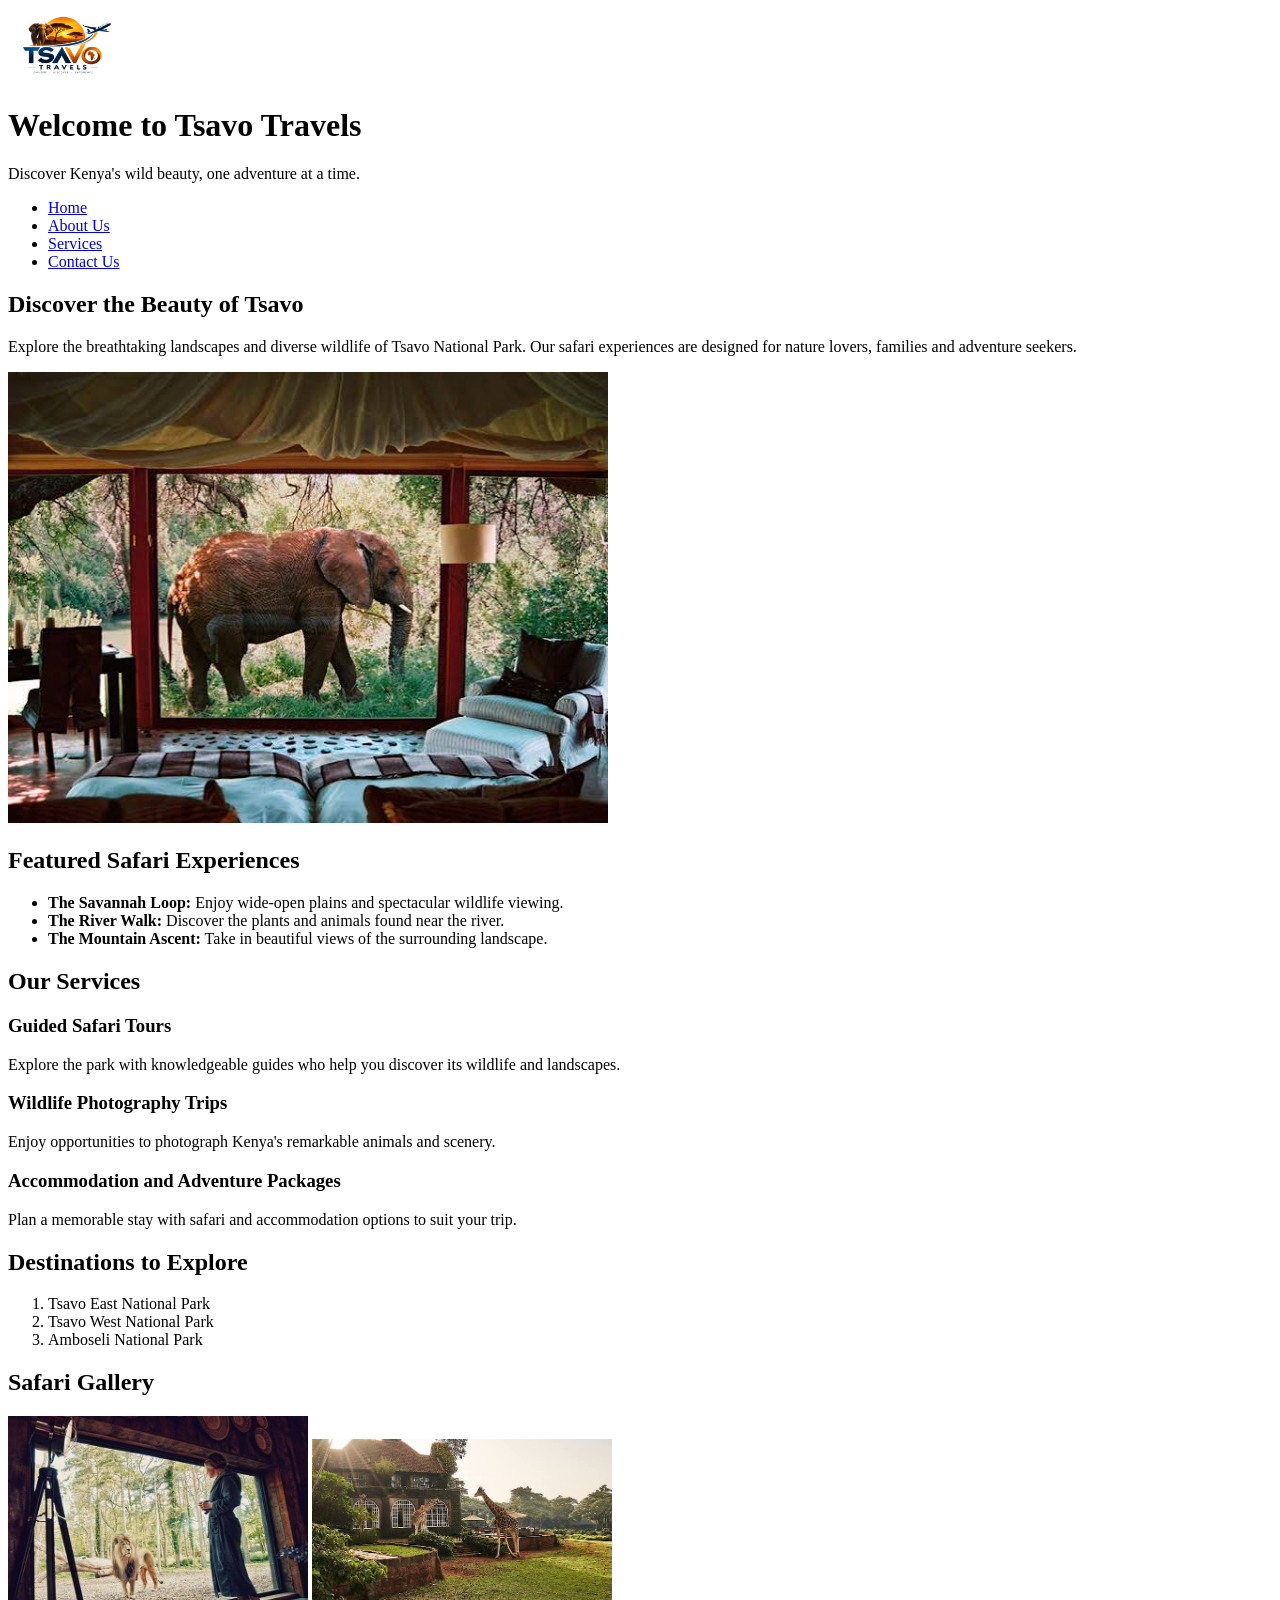
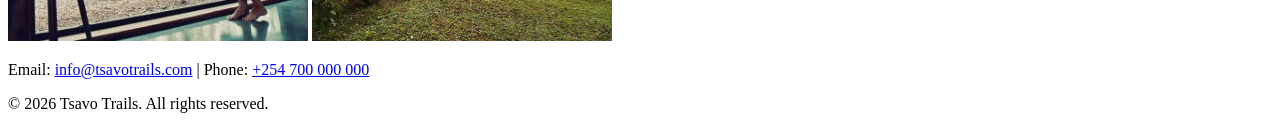
==== index.html @ 03532b06 "Initial commit of Tsavo Travels website" ====
<!DOCTYPE html>
<html lang="en">
<head>
    <meta charset="UTF-8">
    <meta name="viewport" content="width=device-width, initial-scale=1.0">
    <meta http-equiv="X-UA-Compatible" content="IE=edge">
    <title>Tsavo Travels | Home</title>
</head>
<body>
    <header>
        <img src="Images/Tsavo_Travels_Safari_Sunset_Logo.png" alt="Tsavo Travels safari logo" width="110">
        <h1>Welcome to Tsavo Travels</h1>
        <p>Discover Kenya's wild beauty, one adventure at a time.</p>
    </header>

    <nav aria-label="Main navigation">
        <ul>
            <li><a href="index.html">Home</a></li>
            <li><a href="about.html">About Us</a></li>
            <li><a href="services.html">Services</a></li>
            <li><a href="contactus.html">Contact Us</a></li>
        </ul>
    </nav>

    <main>
        <section id="intro">
            <h2>Discover the Beauty of Tsavo</h2>
            <p>Explore the breathtaking landscapes and diverse wildlife of Tsavo National Park. Our safari experiences are designed for nature lovers, families and adventure seekers.</p>
            <img src="Images/Bedview.jpg" alt="Golden sunset over the open African savannah" width="600">
        </section>

        <section id="featured-trails">
            <h2>Featured Safari Experiences</h2>
            <ul>
                <li><strong>The Savannah Loop:</strong> Enjoy wide-open plains and spectacular wildlife viewing.</li>
                <li><strong>The River Walk:</strong> Discover the plants and animals found near the river.</li>
                <li><strong>The Mountain Ascent:</strong> Take in beautiful views of the surrounding landscape.</li>
            </ul>
        </section>

        <section id="services">
            <h2>Our Services</h2>
            <article>
                <h3>Guided Safari Tours</h3>
                <p>Explore the park with knowledgeable guides who help you discover its wildlife and landscapes.</p>
            </article>
            <article>
                <h3>Wildlife Photography Trips</h3>
                <p>Enjoy opportunities to photograph Kenya's remarkable animals and scenery.</p>
            </article>
            <article>
                <h3>Accommodation and Adventure Packages</h3>
                <p>Plan a memorable stay with safari and accommodation options to suit your trip.</p>
            </article>
        </section>

        <section id="destinations">
            <h2>Destinations to Explore</h2>
            <ol>
                <li>Tsavo East National Park</li>
                <li>Tsavo West National Park</li>
                <li>Amboseli National Park</li>
            </ol>
        </section>

        <section id="gallery">
            <h2>Safari Gallery</h2>
            
                <img src="Images/Lion.jpg" alt="Lion resting in the African grassland" width="300">
            
                <img src="Images/Hotel.jpg" alt="Safari lodge surrounded by trees and open countryside" width="300">
            
        </section>
    </main>

    <footer>
        <p>Email: <a href="mailto:info@tsavotrails.com">info@tsavotrails.com</a> | Phone: <a href="tel:+254700000000">+254 700 000 000</a></p>
        <p>&copy; 2026 Tsavo Trails. All rights reserved.</p>
    </footer>
</body>
</html>
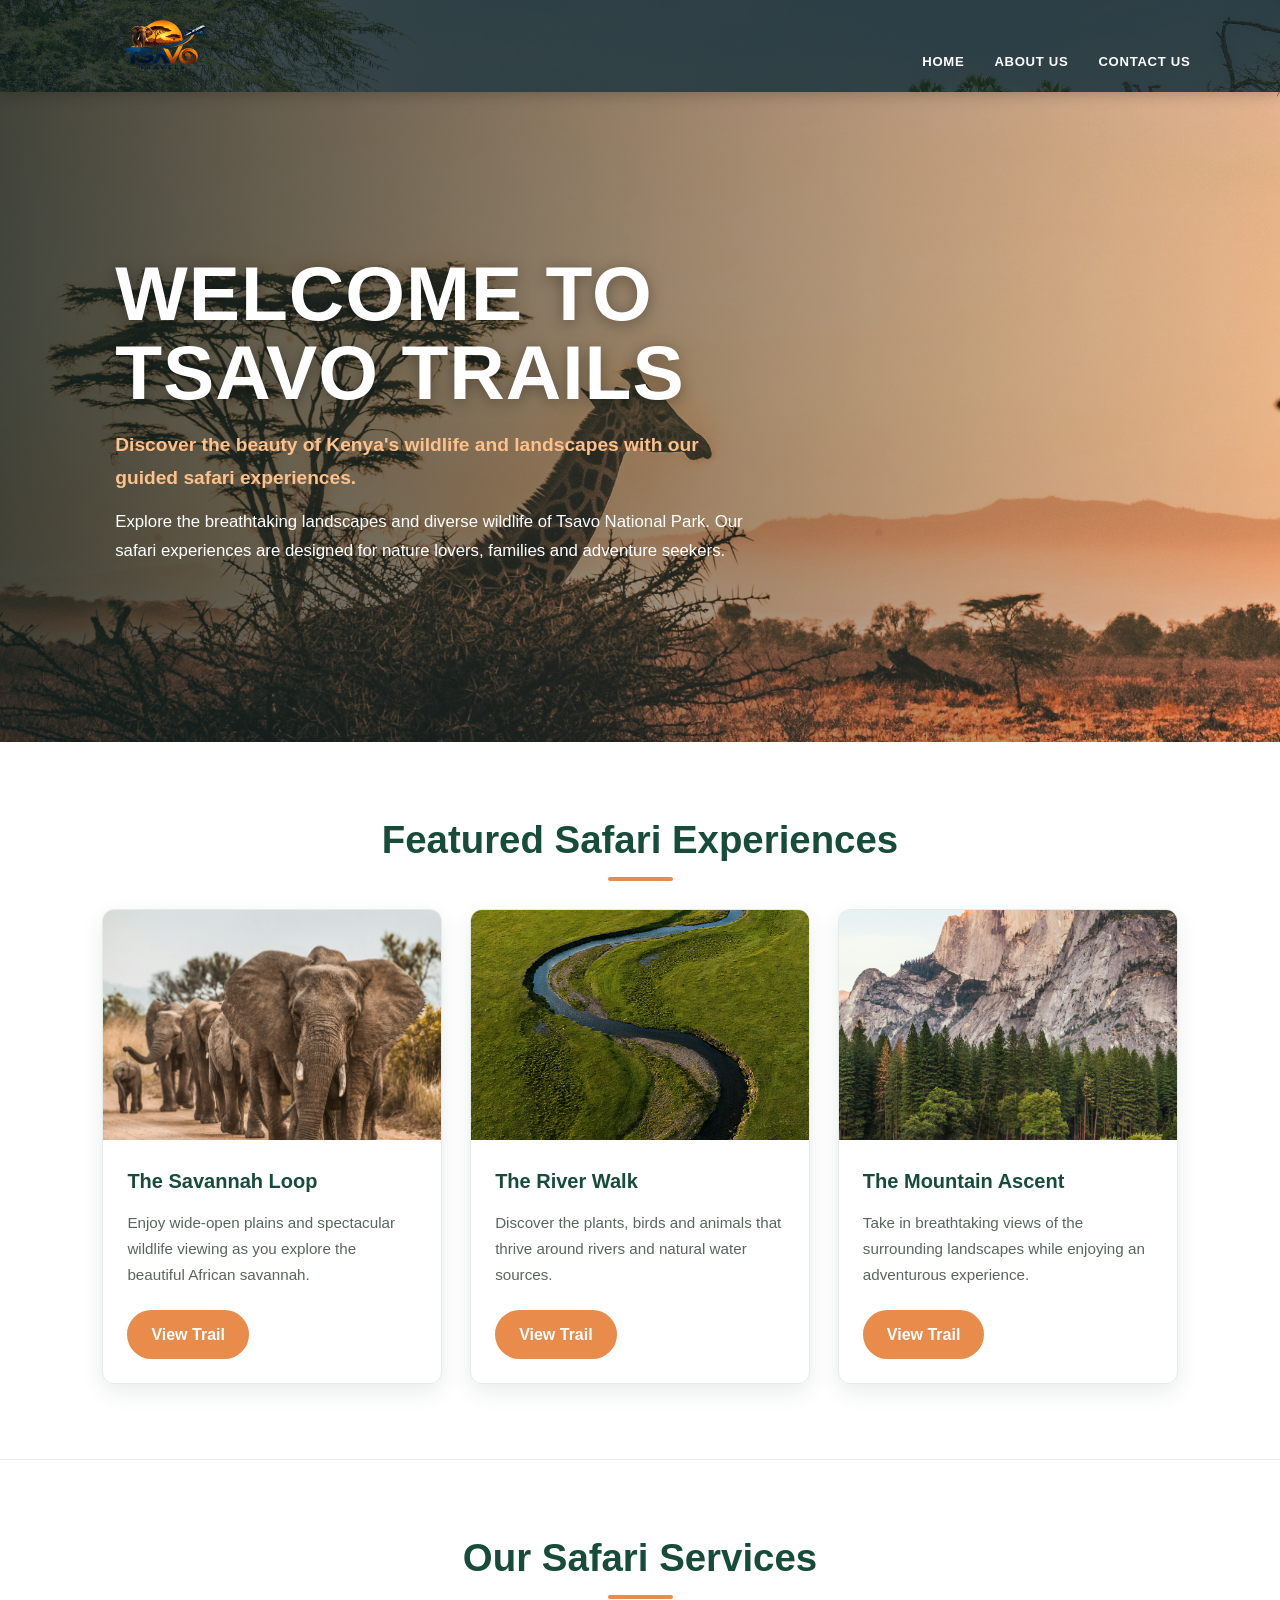
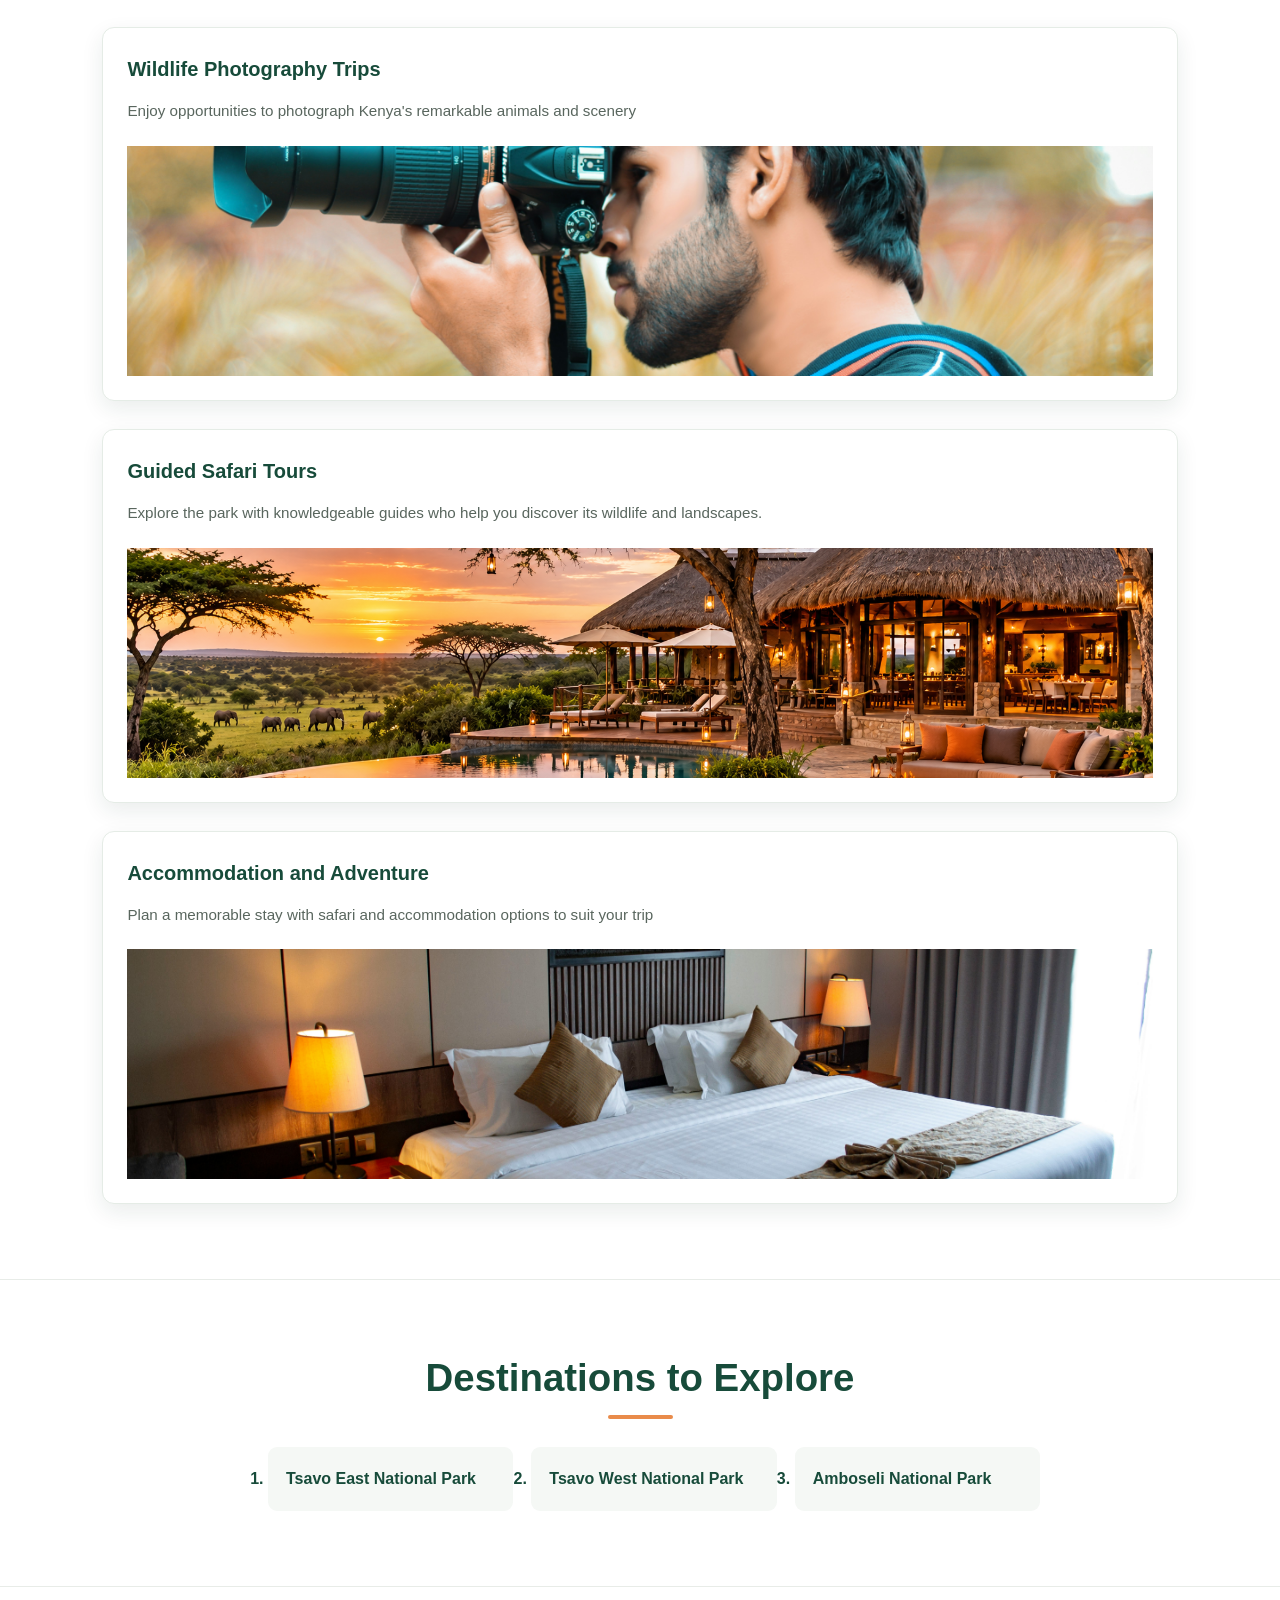
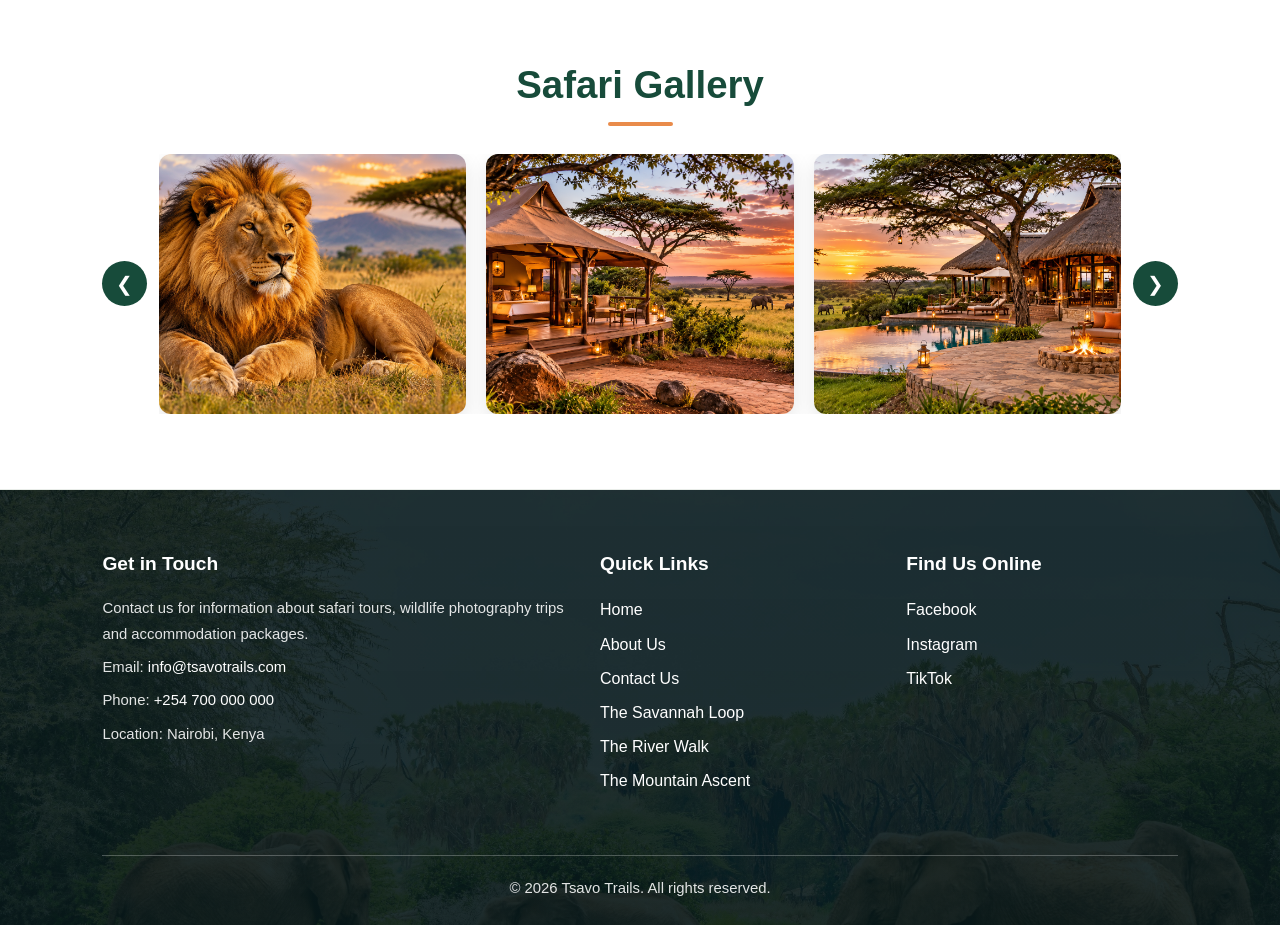
==== commit dc32785d: "Updated Tsavo trails with CSS Updates" ====
--- a/index.html
+++ b/index.html
@@ -4,55 +4,162 @@
     <meta charset="UTF-8">
     <meta name="viewport" content="width=device-width, initial-scale=1.0">
     <meta http-equiv="X-UA-Compatible" content="IE=edge">
-    <title>Tsavo Travels | Home</title>
+    <meta name="description" content="Discover Kenya's wildlife and landscapes with Tsavo Trails guided safari experiences.">
+    <title>Tsavo Trails | Home</title>
+    <link rel="stylesheet" href="css/style.css">
 </head>
 <body>
     <header>
-        <img src="Images/Tsavo_Travels_Safari_Sunset_Logo.png" alt="Tsavo Travels safari logo" width="110">
-        <h1>Welcome to Tsavo Travels</h1>
-        <p>Discover Kenya's wild beauty, one adventure at a time.</p>
+        <a href="index.html" aria-label="Tsavo Trails home">
+            <img src="Images/Tsavo_Trails_Safari_Sunset_Logo.png" alt="Tsavo Trails safari logo" width="145">
+        </a>
+
+        <nav aria-label="Main navigation">
+            <ul>
+                <li><a href="index.html">Home</a></li>
+                <li><a href="about.html">About Us</a></li>
+                <li><a href="contactus.html">Contact Us</a></li>
+                
+            </ul>
+        </nav>
     </header>
 
-    <nav aria-label="Main navigation">
-        <ul>
-            <li><a href="index.html">Home</a></li>
-            <li><a href="about.html">About Us</a></li>
-            <li><a href="services.html">Services</a></li>
-            <li><a href="contactus.html">Contact Us</a></li>
-        </ul>
-    </nav>
-
     <main>
-        <section id="intro">
-            <h2>Discover the Beauty of Tsavo</h2>
+        <section id="hero">
+            <h1>Welcome to Tsavo Trails</h1>
+            <p><strong>Discover the beauty of Kenya's wildlife and landscapes with our guided safari experiences.</strong></p>
             <p>Explore the breathtaking landscapes and diverse wildlife of Tsavo National Park. Our safari experiences are designed for nature lovers, families and adventure seekers.</p>
-            <img src="Images/Bedview.jpg" alt="Golden sunset over the open African savannah" width="600">
         </section>
 
         <section id="featured-trails">
             <h2>Featured Safari Experiences</h2>
-            <ul>
-                <li><strong>The Savannah Loop:</strong> Enjoy wide-open plains and spectacular wildlife viewing.</li>
-                <li><strong>The River Walk:</strong> Discover the plants and animals found near the river.</li>
-                <li><strong>The Mountain Ascent:</strong> Take in beautiful views of the surrounding landscape.</li>
-            </ul>
+
+            <div class="trails-container">
+
+                <!-- Savannah Loop -->
+                <article class="trail-card">
+                    <img src="Images/Elephants_walking.jpg"
+                        alt="Elephants walking through the savannah"
+                        >
+
+                    <div class="trail-content">
+                        <h3>The Savannah Loop</h3>
+
+                        <p>
+                            Enjoy wide-open plains and spectacular wildlife
+                            viewing as you explore the beautiful African savannah.
+                        </p>
+
+                        <a href="trail1.html" class="view-btn">
+                            View Trail
+                        </a>
+                    </div>
+                </article>
+
+
+                <!-- River Walk -->
+                <article class="trail-card">
+                    <img src="Images/river_stream.jpg"
+                        alt="Elephants drinking water near a pond"
+                        >
+
+                    <div class="trail-content">
+                        <h3>The River Walk</h3>
+
+                        <p>
+                            Discover the plants, birds and animals that thrive
+                            around rivers and natural water sources.
+                        </p>
+
+                        <a href="trail2.html" class="view-btn">
+                            View Trail
+                        </a>
+                    </div>
+                </article>
+
+
+                <!-- Mountain Ascent -->
+                <article class="trail-card">
+                    <img src="Images/Mountain_view.jpg"
+                        alt="Beautiful mountain landscape"
+                        >
+
+                    <div class="trail-content">
+                        <h3>The Mountain Ascent</h3>
+
+                        <p>
+                            Take in breathtaking views of the surrounding
+                            landscapes while enjoying an adventurous experience.
+                        </p>
+
+                        <a href="trail3.html" class="view-btn">
+                            View Trail
+                        </a>
+                    </div>
+                </article>
+
+            </div>
         </section>
 
         <section id="services">
-            <h2>Our Services</h2>
-            <article>
-                <h3>Guided Safari Tours</h3>
-                <p>Explore the park with knowledgeable guides who help you discover its wildlife and landscapes.</p>
-            </article>
-            <article>
-                <h3>Wildlife Photography Trips</h3>
-                <p>Enjoy opportunities to photograph Kenya's remarkable animals and scenery.</p>
-            </article>
-            <article>
-                <h3>Accommodation and Adventure Packages</h3>
-                <p>Plan a memorable stay with safari and accommodation options to suit your trip.</p>
-            </article>
-        </section>
+            <h2>Our Safari Services</h2>
+
+            <div class="services-container">
+
+                <!-- Photography -->
+                <article class="services-card">
+                    
+
+                    <div class="services-content">
+                        <h3>Wildlife Photography Trips</h3>
+
+                        <p>
+                            Enjoy opportunities to photograph Kenya's remarkable animals and scenery
+                        </p>
+
+                        <img src="Images/ahmed-sheraz-ISiHGYcbJPs-unsplash.jpg"
+                        alt="Photography"
+                        loading="lazy">
+                    </div>
+                </article>
+
+
+                <!-- Guided Safari Tours -->
+                <article class="services-card">
+                    
+
+                    <div class="services-content">
+                        <h3>Guided Safari Tours</h3>
+
+                        <p>Explore the park with knowledgeable guides who help you discover its wildlife and landscapes.</p>
+
+                        <img src="Images/Safari_lodge_surrounded_by_trees_and_open_countryside.png"
+                        alt="Tourist Swimming"
+                        loading="lazy">
+                    </div>
+                </article>
+
+
+                <!-- Accommodation and Adventure -->
+                <article class="services-card">
+                    
+
+                    <div class="services-content">
+                        <h3>Accommodation and Adventure </h3>
+
+                        <p>Plan a memorable stay with safari and accommodation options to suit your trip</p>
+
+                        <img src="Images/Kingsize_bed.jpg"
+                        alt="Beautiful mountain landscape"
+                        loading="lazy">
+
+                    </div>
+                </article>
+
+            </div>
+        </section>
+
+
 
         <section id="destinations">
             <h2>Destinations to Explore</h2>
@@ -65,17 +172,96 @@
 
         <section id="gallery">
             <h2>Safari Gallery</h2>
-            
-                <img src="Images/Lion.jpg" alt="Lion resting in the African grassland" width="300">
-            
-                <img src="Images/Hotel.jpg" alt="Safari lodge surrounded by trees and open countryside" width="300">
-            
+
+            <div class="gallery-container">
+
+                <!-- Previous button -->
+                <button type="button"
+                        class="gallery-btn prev-btn"
+                        aria-label="Previous images">
+                    &#10094;
+                </button>
+
+                <!-- Images viewport -->
+                <div class="gallery-viewport" tabindex="0" role="region"
+                     aria-label="Safari wildlife photographs">
+                    <div class="gallery-track">
+
+                        <img src="Images/Lion_resting_in_the_African_grassland.png"
+                            alt="Lion resting in the African grassland"
+                            loading="lazy">
+
+                        <img src="Images/Safari_accommodation_in_a_natural_African_landscape.png"
+                            alt="Safari accommodation in a natural African landscape"
+                            loading="lazy">
+
+                        <img src="Images/Safari_lodge_surrounded_by_trees_and_open_countryside.png"
+                            alt="Safari lodge surrounded by trees and open countryside"
+                            loading="lazy">
+
+                        <img src="Images/Sun_setting_over_the_wide_African_savannah.png"
+                            alt="Sun setting over the wide African savannah"
+                            loading="lazy">
+
+                        <!-- Add more images here when needed -->
+
+                        <img src="Images/Leopard_walk.jpg"
+                            alt="Leopard walking through the African wilderness"
+                            loading="lazy">
+
+                        <img src="Images/Zebra_close-up.jpg"
+                            alt="Zebra in the African wilderness"
+                            loading="lazy">
+
+                    </div>
+                </div>
+
+                <!-- Next button -->
+                <button type="button"
+                        class="gallery-btn next-btn"
+                        aria-label="Next images">
+                    &#10095;
+                </button>
+
+            </div>
         </section>
     </main>
 
     <footer>
-        <p>Email: <a href="mailto:info@tsavotrails.com">info@tsavotrails.com</a> | Phone: <a href="tel:+254700000000">+254 700 000 000</a></p>
-        <p>&copy; 2026 Tsavo Trails. All rights reserved.</p>
+        <section id="contact-info">
+            <h2>Get in Touch</h2>
+            <p>Contact us for information about safari tours, wildlife photography trips and accommodation packages.</p>
+            <address>
+                <p>Email: <a href="mailto:info@tsavotrails.com">info@tsavotrails.com</a></p>
+                <p>Phone: <a href="tel:+254700000000">+254 700 000 000</a></p>
+                <p>Location: Nairobi, Kenya</p>
+            </address>
+        </section>
+
+        <section id="quicklinks">
+            <h2>Quick Links</h2>
+            <ul>
+                <li><a href="index.html">Home</a></li>
+                <li><a href="about.html">About Us</a></li>
+                <li><a href="contactus.html">Contact Us</a></li>
+                <li><a href="trail1.html">The Savannah Loop</a></li>
+                <li><a href="trail2.html">The River Walk</a></li>
+                <li><a href="trail3.html">The Mountain Ascent</a></li>
+            </ul>
+        </section>
+
+        <section id="social-media">
+            <h2>Find Us Online</h2>
+            <ul>
+                <li><a href="https://www.facebook.com/" target="_blank" rel="noopener noreferrer">Facebook</a></li>
+                <li><a href="https://www.instagram.com/" target="_blank" rel="noopener noreferrer">Instagram</a></li>
+                <li><a href="https://www.tiktok.com/" target="_blank" rel="noopener noreferrer">TikTok</a></li>
+            </ul>
+        </section>
+
+        <section id="copyright">
+            <p>&copy; 2026 Tsavo Trails. All rights reserved.</p>
+        </section>
     </footer>
 </body>
 </html>
--- a/css/style.css
+++ b/css/style.css
@@ -0,0 +1,691 @@
+/* =========================================================
+   TSAVO TRAILS - HOME PAGE STYLES
+   ========================================================= */
+
+   /*universal selector to remove default margin and padding, and set box-sizing to border-box for all elements */
+* {
+    margin: 0;
+    padding: 0;
+    box-sizing: border-box;
+}
+
+/*HTML document settings
+   - scroll-behavior: smooth for smooth scrolling
+   - scroll-padding-top: 105px to offset the sticky header height */
+html {
+    scroll-behavior: smooth;
+    scroll-padding-top: 105px;
+}
+
+/*Body styling
+   - font-family: Arial, Helvetica, sans-serif for a clean and readable font
+   - line-height: 1.7 for better readability
+   - color: #24332d for text color
+   - background: #f5f7f5 for a light background color */
+body {
+    font-family: Arial, Helvetica, sans-serif;
+    line-height: 1.7;
+    color: #24332d;
+    background: #f5f7f5;
+}
+
+/* STICKY HEADER
+   - position: sticky to keep the header at the top of the viewport
+   - top: 0 to stick it to the top
+   - z-index: 1000 to ensure it stays above other content
+   - min-height: 88px for a consistent header height
+   - padding: 12px 7% for spacing inside the header
+   - display: flex for flexible layout
+   - align-items: center to vertically center items
+   - justify-content: space-between to space out items
+   - gap: 24px for spacing between items
+   - background: linear-gradient with an elephant image for visual appeal
+   - box-shadow: 0 3px 14px rgba(0, 0, 0, 0.2) for subtle shadow effect */
+header {
+    position: sticky;
+    top: 0;
+    z-index: 1000;
+    min-height: 88px;
+    padding: 12px 7%;
+    display: flex;
+    align-items: center;
+    justify-content: space-between;
+    gap: 24px;
+
+    /* Elephant image is the header background */
+    background:
+        linear-gradient(rgba(8, 25, 27, 0.78), rgba(8, 25, 27, 0.78)),
+        url("../Images/Elephant_eating_bushes.jpg") center 42% / cover no-repeat;
+
+    box-shadow: 0 3px 14px rgba(0, 0, 0, 0.2);
+}
+
+
+/* Logo link and image
+   - The logo is inside an anchor in the HTML, so style the anchor and its image. */
+header > a {
+    display: block;
+    flex-shrink: 0;
+}
+
+header > a img {
+    display: block;
+    width: 145px;
+    max-height: 68px;
+    object-fit: contain;
+
+}
+
+header nav {
+    margin-left: auto;
+    align-self: flex-end;
+    padding-bottom: 6px;
+}
+
+header nav ul {
+    display: flex;
+    align-items: center;
+    justify-content: flex-end;
+    flex-wrap: wrap;
+    gap: 30px;
+    list-style: none;
+    margin: 0;
+    padding: 0;
+}
+
+header nav a {
+    color: #fff;
+    text-decoration: none;
+    text-transform: uppercase;
+    font-size: 0.82rem;
+    font-weight: 700;
+    letter-spacing: 0.7px;
+    transition: color 0.25s ease;
+}
+
+header nav a:hover,
+header nav a:focus-visible {
+    color: #f4a261;
+    transition: color 0.25s ease;
+}
+
+/* HERO SECTION */
+#hero {
+    min-height: 650px;
+    padding: 110px 9%;
+    display: flex;
+    flex-direction: column;
+    justify-content: center;
+    align-items: flex-start;
+    color: #fff;
+
+    /* Giraffe image is the hero background */
+    background:
+        linear-gradient(90deg, rgba(7, 24, 24, 0.76) 0%, rgba(7, 24, 24, 0.38) 55%, rgba(7, 24, 24, 0.08) 100%),
+        url("../Images/Bg_Giraffe.jpg") center 45% / cover no-repeat;
+}
+
+#hero h1 {
+    max-width: 700px;
+    margin-bottom: 18px;
+    font-size: clamp(2.8rem, 6vw, 5.6rem);
+    line-height: 1.02;
+    text-transform: uppercase;
+    letter-spacing: 1px;
+    text-shadow: 0 3px 15px rgba(0, 0, 0, 0.35);
+}
+
+#hero p {
+    max-width: 650px;
+    margin-bottom: 14px;
+    font-size: 1.05rem;
+}
+
+#hero p strong {
+    color: #ffc08a;
+    font-size: 1.2rem;
+}
+
+/* GENERAL MAIN SECTIONS */
+main > section:not(#hero) {
+    padding: 75px 8%;
+    background: #fff;
+    border-bottom: 1px solid #e8ece8;
+}
+
+main > section:not(#hero) h2 {
+    margin-bottom: 28px;
+    color: #174b3a;
+    text-align: center;
+    font-size: clamp(1.8rem, 3vw, 2.5rem);
+    line-height: 1.2;
+}
+
+main > section:not(#hero) h2::after {
+    content: "";
+    display: block;
+    width: 65px;
+    height: 4px;
+    margin: 14px auto 0;
+    border-radius: 4px;
+    background: #e98b4a;
+}
+
+/* FEATURED SAFARI EXPERIENCES */
+
+#featured-trails {
+    padding: 75px 8%;
+    background: #fff;
+}
+
+#featured-trails h2 {
+    margin-bottom: 40px;
+    color: #174b3a;
+    text-align: center;
+    font-size: 2.3rem;
+}
+
+/* Cards container */
+
+.trails-container {
+    max-width: 1200px;
+    margin: 0 auto;
+
+    display: grid;
+    grid-template-columns: repeat(3, minmax(0, 1fr));
+    gap: 28px;
+}
+
+/* Individual trail card */
+
+.trail-card {
+    background: #fff;
+    border-radius: 12px;
+    overflow: hidden;
+
+    border: 1px solid #e5ece6;
+
+    box-shadow: 0 8px 22px rgba(22, 55, 42, 0.09);
+
+    transition: transform 0.2s ease,
+                box-shadow 0.2s ease;
+}
+
+/* Card hover effect */
+
+.trail-card:hover {
+    transform: translateY(-8px);
+
+    box-shadow: 0 14px 30px rgba(22, 55, 42, 0.16);
+}
+
+/* Trail images */
+
+.trail-card img {
+    width: 100%;
+    height: 230px;
+
+    object-fit: cover;
+    display: block;
+}
+
+/* Card content */
+
+.trail-content {
+    padding: 24px;
+}
+
+.trail-content h3 {
+    color: #174b3a;
+    font-size: 1.25rem;
+    margin-bottom: 12px;
+}
+
+.trail-content p {
+    color: #59665e;
+    font-size: 0.95rem;
+    line-height: 1.7;
+    margin-bottom: 22px;
+}
+
+/* View button */
+
+.view-btn {
+    display: inline-block;
+
+    padding: 11px 24px;
+
+    background: #e98b4a;
+    color: #fff;
+
+    text-decoration: none;
+    font-weight: bold;
+    border-radius: 25px;
+
+    transition: background 0.3s ease;
+}
+
+.view-btn:hover {
+    background: #174b3a;
+}
+
+/* Services */
+#services {
+    padding: 75px 8%;
+    background: #fff;
+}
+
+#services h2 {
+    margin-bottom: 40px;
+    color: #174b3a;
+    text-align: center;
+    font-size: 2.3rem;
+}
+
+/* Services cards container
+   - CSS Grid arranges the service cards in equal columns on desktop. */
+.services-container {
+    max-width: 1200px;
+    margin: 0 auto;
+
+    display: grid;
+    grid-template-rows: repeat(3, minmax(0, 1fr));
+    gap: 28px;
+}
+
+/* Individual trail card */
+
+.services-card {
+    background: #fff;
+    border-radius: 12px;
+    overflow: hidden;
+
+    border: 1px solid #e5ece6;
+
+    box-shadow: 0 8px 22px rgba(22, 55, 42, 0.09);
+
+    transition: transform 0.3s ease,
+                box-shadow 0.3s ease;
+}
+
+/* Card hover effect */
+
+.services-card:hover {
+    transform: translateY(-8px);
+
+    box-shadow: 0 14px 30px rgba(22, 55, 42, 0.16);
+}
+
+/* Trail images */
+
+.services-card img {
+    width: 100%;
+    height: 230px;
+
+    object-fit: cover;
+    display: block;
+}
+
+/* Card content */
+
+.services-content {
+    padding: 24px;
+}
+
+.services-content h3 {
+    color: #174b3a;
+    font-size: 1.25rem;
+    margin-bottom: 12px;
+}
+
+.services-content p {
+    color: #59665e;
+    font-size: 0.95rem;
+    line-height: 1.7;
+    margin-bottom: 22px;
+}
+
+/* DESTINATIONS */
+#destinations ol {
+    max-width: 800px;
+    margin: 0 auto;
+    padding-left: 28px;
+    display: grid;
+    grid-template-columns: repeat(3, minmax(0, 1fr));
+    gap: 18px;
+}
+
+#destinations li {
+    padding: 18px;
+    color: #174b3a;
+    font-weight: 700;
+    background: #f5f8f5;
+    border-radius: 9px;
+}
+
+/* SAFARI IMAGE GALLERY
+   - The viewport clips the horizontal row to create the carousel window.
+   - The track keeps all gallery images in one row.
+   - Scroll snapping helps images stop neatly in view.
+   - JavaScript controls for arrows and automatic movement will be added later. */
+
+#gallery {
+    padding: 75px 8%;
+    background: #fff;
+    overflow: hidden;
+}
+
+#gallery h2 {
+    margin-bottom: 40px;
+    color: #174b3a;
+    text-align: center;
+    font-size: 2.3rem;
+}
+
+/* Main gallery container */
+
+.gallery-container {
+    position: relative;
+    max-width: 1200px;
+    margin: 0 auto;
+    display: flex;
+    align-items: center;
+    gap: 12px;
+}
+
+/* Images viewport */
+
+.gallery-viewport {
+    width: 100%;
+    overflow-x: auto;
+    scroll-behavior: smooth;
+    scroll-snap-type: x mandatory;
+    -webkit-overflow-scrolling: touch;
+    scrollbar-width: none;
+}
+
+.gallery-viewport::-webkit-scrollbar {
+    display: none;
+}
+
+/* Images track */
+
+.gallery-track {
+    display: flex;
+    gap: 20px;
+}
+
+/* Individual images */
+
+.gallery-track img {
+    flex: 0 0 calc((100% - 40px) / 3);
+    width: calc((100% - 40px) / 3);
+    height: 260px;
+
+    object-fit: cover;
+    border-radius: 12px;
+
+    scroll-snap-align: start;
+
+    box-shadow: 0 7px 20px rgba(0, 0, 0, 0.1);
+
+    transition: transform 0.4s ease,
+                box-shadow 0.4s ease;
+}
+
+.gallery-track img:hover {
+    transform: scale(1.04);
+
+    box-shadow: 0 12px 25px rgba(0, 0, 0, 0.2);
+}
+
+/* Navigation buttons */
+
+.gallery-btn {
+    flex-shrink: 0;
+
+    width: 45px;
+    height: 45px;
+
+    border: none;
+    border-radius: 50%;
+
+    background: #174b3a;
+    color: white;
+
+    font-size: 20px;
+    cursor: pointer;
+
+    transition: background 0.3s ease,
+                transform 0.3s ease;
+}
+
+.gallery-btn:hover {
+    background: #e98b4a;
+    transform: scale(1.1);
+}
+
+/* FOOTER - SECTIONS ARRANGED LEFT TO RIGHT */
+footer {
+    padding: 58px 8% 24px;
+    display: flex;
+    flex-wrap: wrap;
+    align-items: flex-start;
+    justify-content: space-between;
+    gap: 35px;
+
+    /* Reuse the elephant photograph from the header */
+    background:
+        linear-gradient(rgba(8, 25, 27, 0.88), rgba(8, 25, 27, 0.90)),
+        url("../Images/Elephant_eating_bushes.jpg") center 55% / cover no-repeat;
+    color: #fff;
+}
+
+footer section {
+    flex: 1 1 190px;
+}
+
+footer #contact-info {
+    flex: 2 1 300px;
+}
+
+footer h2 {
+    margin-bottom: 16px;
+    color: #fff;
+    font-size: 1.2rem;
+}
+
+footer p,
+footer address {
+    color: rgba(255, 255, 255, 0.88);
+    font-size: 0.93rem;
+    font-style: normal;
+}
+
+footer address p {
+    margin-top: 8px;
+}
+
+footer ul {
+    list-style: none;
+}
+
+footer li {
+    margin: 7px 0;
+}
+
+footer a {
+    color: #fff;
+    text-decoration: none;
+    transition: color 0.2s ease;
+}
+
+footer a:hover,
+footer a:focus-visible {
+    color: #ffc08a;
+    text-decoration: underline;
+}
+
+footer #copyright {
+    flex: 0 0 100%;
+    margin-top: 18px;
+    padding-top: 20px;
+    text-align: center;
+    border-top: 1px solid rgba(255, 255, 255, 0.25);
+}
+
+/* =========================================================
+   TABLET RESPONSIVENESS
+   - Trail and service cards use two columns.
+   - The gallery shows two images at a time.
+   ========================================================= */
+@media (max-width: 900px) {
+    header {
+        padding-left: 5%;
+        padding-right: 5%;
+    }
+
+    .trails-container,
+    .services-container {
+        grid-template-columns: repeat(2, minmax(0, 1fr));
+    }
+
+    .gallery-track img {
+        flex: 0 0 calc((100% - 20px) / 2);
+        width: calc((100% - 20px) / 2);
+    }
+
+    #destinations ol {
+        grid-template-columns: repeat(2, minmax(0, 1fr));
+    }
+}
+
+/* =========================================================
+   MOBILE RESPONSIVENESS
+   - Header stacks the logo above the navigation.
+   - Cards and destinations become one column.
+   - Gallery shows one image at a time and allows touch swiping.
+   ========================================================= */
+@media (max-width: 600px) {
+    html {
+        scroll-padding-top: 145px;
+    }
+
+    header {
+        position: sticky;
+        top: 0;
+        min-height: auto;
+        padding: 12px 5%;
+        flex-direction: column;
+        align-items: center;
+        gap: 10px;
+    }
+
+    /* The logo image is nested inside the header anchor. */
+    header > a img {
+        width: 120px;
+        max-height: 55px;
+    }
+
+    header nav {
+        width: 100%;
+        margin: 0;
+        align-self: center;
+        padding-bottom: 0;
+    }
+
+    header nav ul {
+        justify-content: center;
+        gap: 12px 18px;
+    }
+
+    header nav a {
+        font-size: 0.72rem;
+    }
+
+    #hero {
+        min-height: 560px;
+        padding: 75px 7%;
+        background-position: 58% center;
+    }
+
+    #hero h1 {
+        font-size: clamp(2.5rem, 12vw, 4rem);
+    }
+
+    #hero p {
+        font-size: 0.96rem;
+    }
+
+    main > section:not(#hero) {
+        padding: 52px 7%;
+    }
+
+    .trails-container,
+    .services-container,
+    #destinations ol {
+        grid-template-columns: 1fr;
+    }
+
+    .gallery-container {
+        gap: 7px;
+    }
+
+    .gallery-track {
+        gap: 12px;
+    }
+
+    .gallery-track img {
+        flex: 0 0 100%;
+        width: 100%;
+        height: 230px;
+    }
+
+    .gallery-btn {
+        width: 34px;
+        height: 34px;
+        font-size: 15px;
+    }
+
+    footer {
+        padding: 45px 7% 20px;
+        flex-direction: column;
+        gap: 26px;
+    }
+
+    footer section,
+    footer #contact-info {
+        width: 100%;
+        flex: auto;
+    }
+}
+
+
+
+
+/* KEYBOARD ACCESSIBILITY
+   - Provide a visible focus outline for keyboard navigation. */
+.gallery-btn:focus-visible,
+.gallery-viewport:focus-visible,
+.view-btn:focus-visible,
+header nav a:focus-visible,
+footer a:focus-visible {
+    outline: 3px solid #e98b4a;
+    outline-offset: 4px;
+}
+
+/* REDUCED MOTION
+   - Respect visitors who prefer less animation in their device settings. */
+@media (prefers-reduced-motion: reduce) {
+    html { scroll-behavior: auto; }
+
+    .trail-card,
+    .trail-card:hover,
+    .gallery-track img,
+    .gallery-track img:hover,
+    .gallery-btn,
+    .gallery-btn:hover {
+        transition: none;
+        transform: none;
+    }
+}
